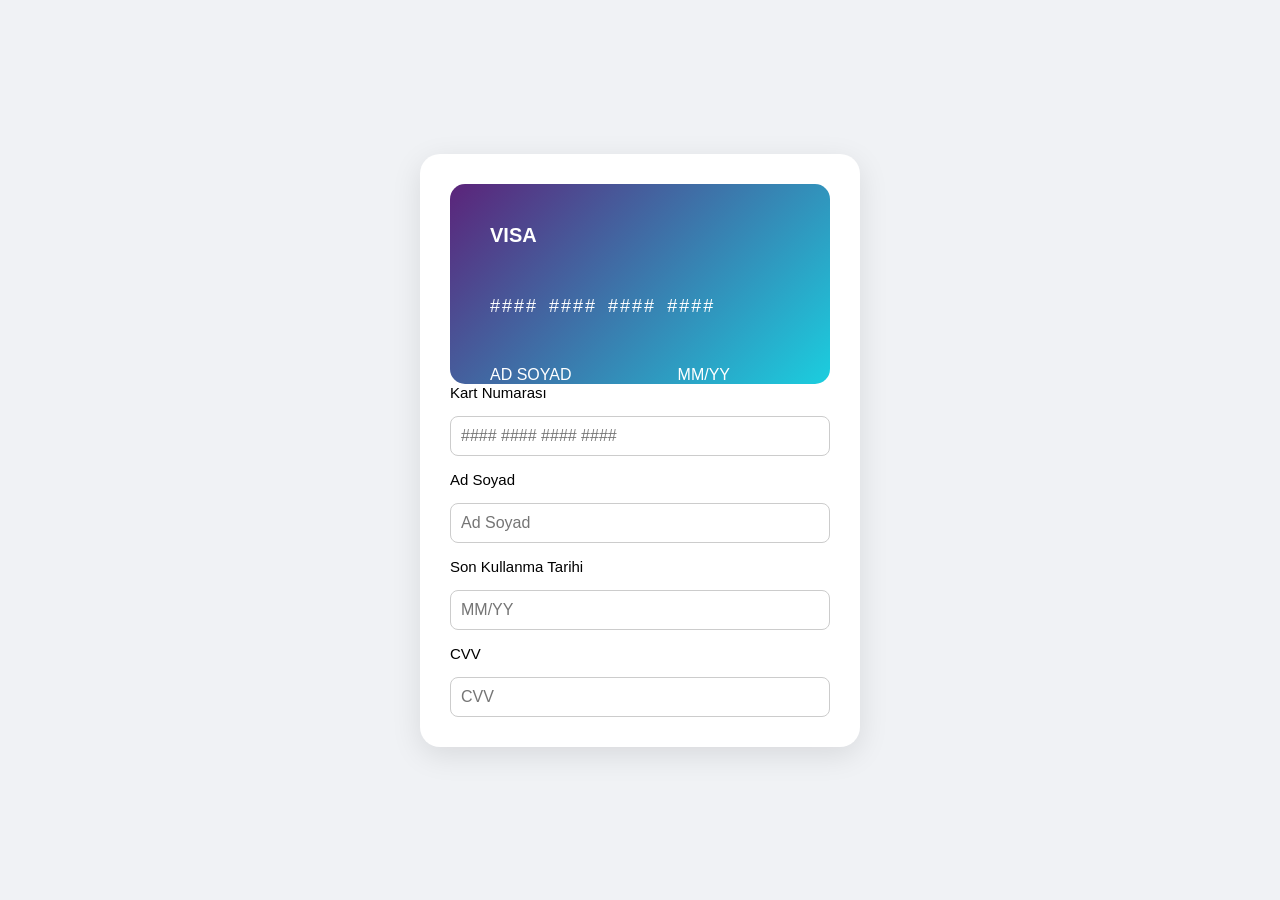
==== src/pages/credit-card.html @ de797a45 "feat: add interactive credit card with flip effect and live input preview" ====
<!DOCTYPE html>
<html lang="tr">
<head>
  <meta charset="UTF-8" />
  <meta name="viewport" content="width=device-width, initial-scale=1" />
  <title>Credit Card Form</title>
  <link rel="stylesheet" href="../../public/assets/css/credit-card.css" />
</head>
<body>
  <div class="card-wrapper">
    <div class="card-container">
      <div class="credit-card" id="credit-card">
        <div class="card-inner">
          <div class="card-front">
            <div class="card-logo">VISA</div>
            <div class="card-number" id="card-number-display">#### #### #### ####</div>
            <div class="card-name-exp">
              <span id="card-name-display">AD SOYAD</span>
              <span id="card-exp-display">MM/YY</span>
            </div>
          </div>
          <div class="card-back">
            <div class="black-strip"></div>
            <div class="cvv-box">CVV: <span id="card-cvv-display">•••</span></div>
          </div>
        </div>
      </div>

      <form class="card-form">
        <label>Kart Numarası</label>
        <input type="text" id="card-number" maxlength="19" placeholder="#### #### #### ####" />

        <label>Ad Soyad</label>
        <input type="text" id="card-name" placeholder="Ad Soyad" />

        <label>Son Kullanma Tarihi</label>
        <input type="text" id="card-exp" maxlength="5" placeholder="MM/YY" />

        <label>CVV</label>
        <input type="text" id="card-cvv" maxlength="3" placeholder="CVV" />
      </form>
    </div>
  </div>

  <script src="../../public/assets/scripts/credit-card.js"></script>
</body>
</html>
---- public/assets/css/credit-card.css ----
body {
  margin: 0;
  padding: 0;
  font-family: 'Segoe UI', sans-serif;
  background-color: #f0f2f5;
  display: flex;
  justify-content: center;
  align-items: center;
  min-height: 100vh;
}

.card-wrapper {
  background: #fff;
  border-radius: 20px;
  box-shadow: 0 8px 30px rgba(0, 0, 0, 0.1);
  padding: 30px;
  width: 380px;
  display: flex;
  flex-direction: column;
  gap: 20px;
}

.credit-card {
  perspective: 1000px;
  height: 200px;
  position: relative;
}

.card-inner {
  width: 100%;
  height: 100%;
  border-radius: 15px;
  background: linear-gradient(135deg, #5b247a, #1bcedf);
  color: white;
  padding: 20px;
  box-sizing: border-box;
  display: flex;
  flex-direction: column;
  justify-content: space-between;
  transform-style: preserve-3d;
  transition: transform 0.6s;
  position: relative;
}

.card-front, .card-back {
  position: absolute;
  width: 100%;
  height: 100%;
  backface-visibility: hidden;
  border-radius: 15px;
  display: flex;
  flex-direction: column;
  justify-content: space-between;
  padding: 20px;
  box-sizing: border-box;
}

.card-front {
  z-index: 2;
}

.card-back {
  background: linear-gradient(135deg, #5b247a, #1bcedf);
  transform: rotateY(180deg);
}

.card-logo {
  font-weight: bold;
  font-size: 20px;
}

.black-strip {
  background-color: black;
  height: 40px;
  width: 100%;
  margin: 10px 0;
}

.card-number {
  font-size: 18px;
  letter-spacing: 2px;
  word-spacing: 4px;
}

.cvv-box {
  font-size: 16px;
  margin-top: 5px;
  color: #fff;
}

.card-name-exp {
  display: flex;
  justify-content: space-between;
  font-size: 16px;
  word-break: break-word;
  gap: 10px;
  padding-inline-end: 100px;
}

.card-form {
  display: flex;
  flex-direction: column;
  gap: 15px;
}

.card-form label {
  font-size: 15px;
  font-weight: 500;
}

.card-form input {
  padding: 10px;
  font-size: 16px;
  border-radius: 8px;
  border: 1px solid #ccc;
  outline: none;
  transition: border 0.3s ease;
}

.card-form input:focus {
  border-color: #5b247a;
}
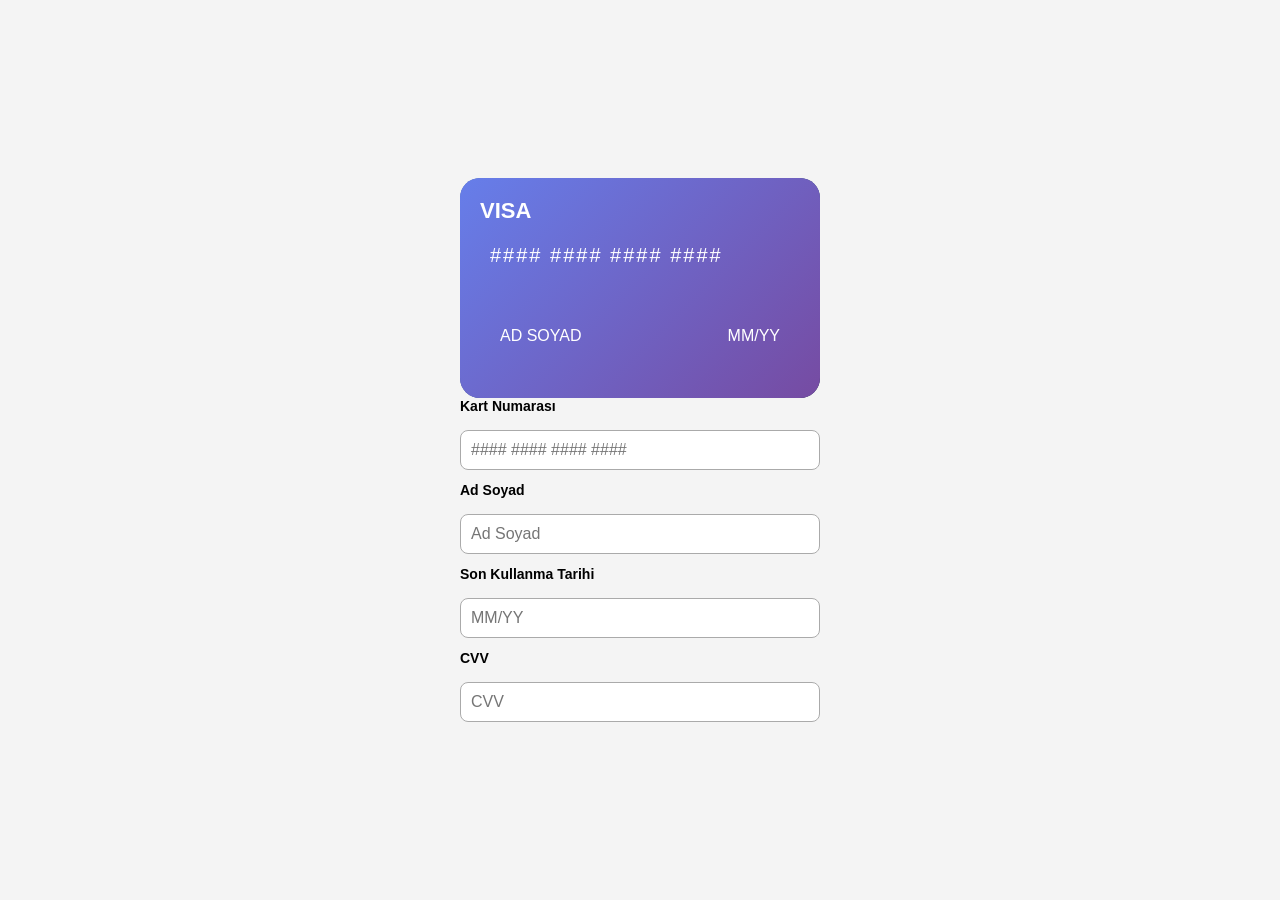
==== commit 232bd1b4: "feat: capitalize name input and restrict to letters only" ====
--- a/src/pages/credit-card.html
+++ b/src/pages/credit-card.html
@@ -26,17 +26,18 @@
         </div>
       </div>
 
-      <form class="card-form">
-        <label>Kart Numarası</label>
+      <!-- Form Alanı -->
+      <form class="card-form" method="post" action="#" novalidate>
+        <label for="card-number">Kart Numarası</label>
         <input type="text" id="card-number" maxlength="19" placeholder="#### #### #### ####" />
 
-        <label>Ad Soyad</label>
+        <label for="card-name">Ad Soyad</label>
         <input type="text" id="card-name" placeholder="Ad Soyad" />
 
-        <label>Son Kullanma Tarihi</label>
+        <label for="card-exp">Son Kullanma Tarihi</label>
         <input type="text" id="card-exp" maxlength="5" placeholder="MM/YY" />
 
-        <label>CVV</label>
+        <label for="card-cvv">CVV</label>
         <input type="text" id="card-cvv" maxlength="3" placeholder="CVV" />
       </form>
     </div>
--- a/public/assets/css/credit-card.css
+++ b/public/assets/css/credit-card.css
@@ -1,122 +1,131 @@
-body {
+* {
+  box-sizing: border-box;
   margin: 0;
   padding: 0;
+}
+
+body {
   font-family: 'Segoe UI', sans-serif;
-  background-color: #f0f2f5;
+  background: #f4f4f4;
   display: flex;
   justify-content: center;
   align-items: center;
-  min-height: 100vh;
+  height: 100vh;
 }
 
 .card-wrapper {
-  background: #fff;
-  border-radius: 20px;
-  box-shadow: 0 8px 30px rgba(0, 0, 0, 0.1);
-  padding: 30px;
-  width: 380px;
   display: flex;
   flex-direction: column;
-  gap: 20px;
+  align-items: center;
+  gap: 30px;
+}
+
+.card-container {
+  width: 360px;
+  perspective: 1000px;
 }
 
 .credit-card {
+  width: 100%;
+  height: 220px;
+  border-radius: 20px;
+  position: relative;
+  transform-style: preserve-3d;
+  transition: transform 0.8s;
+  background: linear-gradient(135deg, #4b6cb7, #182848);
+  color: #fff;
   perspective: 1000px;
-  height: 200px;
-  position: relative;
+}
+
+.credit-card.flipped {
+  transform: rotateY(180deg);
 }
 
 .card-inner {
+  position: relative;
   width: 100%;
   height: 100%;
-  border-radius: 15px;
-  background: linear-gradient(135deg, #5b247a, #1bcedf);
-  color: white;
-  padding: 20px;
-  box-sizing: border-box;
-  display: flex;
-  flex-direction: column;
-  justify-content: space-between;
-  transform-style: preserve-3d;
-  transition: transform 0.6s;
-  position: relative;
+  transform-style: preserve-3d; /* 👈 bu önemli */
+  transition: transform 0.8s ease;
 }
 
-.card-front, .card-back {
+
+.card-front,
+.card-back {
   position: absolute;
   width: 100%;
   height: 100%;
+  padding: 20px;
+  border-radius: 20px;
   backface-visibility: hidden;
-  border-radius: 15px;
-  display: flex;
-  flex-direction: column;
-  justify-content: space-between;
-  padding: 20px;
-  box-sizing: border-box;
+  background: linear-gradient(135deg, #667eea, #764ba2);
 }
 
 .card-front {
   z-index: 2;
 }
 
-.card-back {
-  background: linear-gradient(135deg, #5b247a, #1bcedf);
-  transform: rotateY(180deg);
-}
-
 .card-logo {
+  font-size: 22px;
   font-weight: bold;
-  font-size: 20px;
-}
-
-.black-strip {
-  background-color: black;
-  height: 40px;
-  width: 100%;
-  margin: 10px 0;
+  margin-bottom: 20px;
 }
 
 .card-number {
-  font-size: 18px;
+  font-size: 20px;
   letter-spacing: 2px;
-  word-spacing: 4px;
-}
-
-.cvv-box {
-  font-size: 16px;
-  margin-top: 5px;
-  color: #fff;
+  margin-bottom: 30px;
+  padding: 0 10px;
 }
 
 .card-name-exp {
   display: flex;
   justify-content: space-between;
-  font-size: 16px;
-  word-break: break-word;
-  gap: 10px;
-  padding-inline-end: 100px;
+  padding: 0 20px;
+  margin-top: 60px;
+}
+
+.card-back {
+  transform: rotateY(180deg);
+  display: flex;
+  flex-direction: column;
+  justify-content: center;
+  align-items: center;
+}
+
+.black-strip {
+  background: #000;
+  height: 40px;
+  width: 100%;
+  border-radius: 4px;
+  margin-bottom: 20px;
+}
+
+.cvv-box {
+  font-size: 18px;
+  background: #fff;
+  color: #000;
+  padding: 8px 12px;
+  border-radius: 5px;
+  letter-spacing: 3px;
 }
 
 .card-form {
+  width: 360px;
   display: flex;
   flex-direction: column;
-  gap: 15px;
+  gap: 12px;
 }
 
 .card-form label {
-  font-size: 15px;
-  font-weight: 500;
+  font-size: 14px;
+  font-weight: 600;
+  margin-bottom: 4px;
 }
 
 .card-form input {
   padding: 10px;
+  border: 1px solid #aaa;
+  border-radius: 8px;
   font-size: 16px;
-  border-radius: 8px;
-  border: 1px solid #ccc;
-  outline: none;
-  transition: border 0.3s ease;
 }
-
-.card-form input:focus {
-  border-color: #5b247a;
-}
